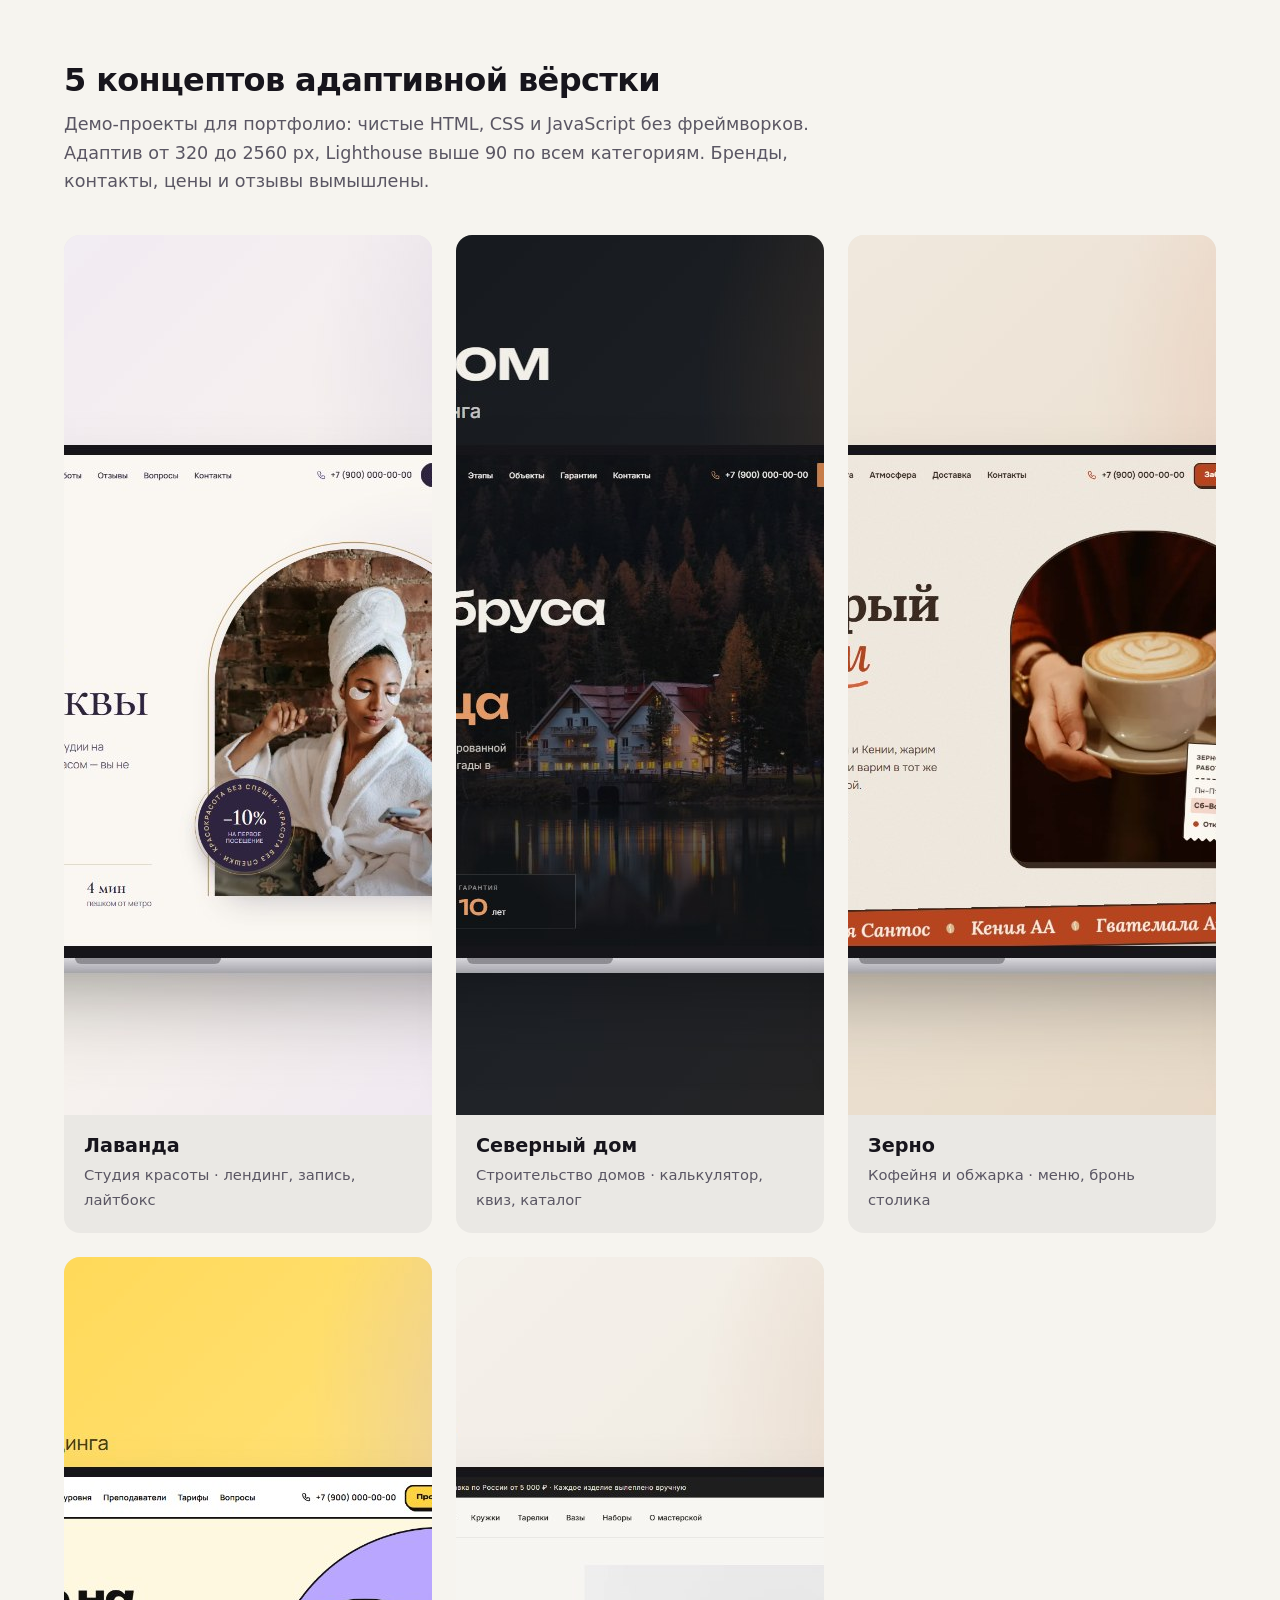
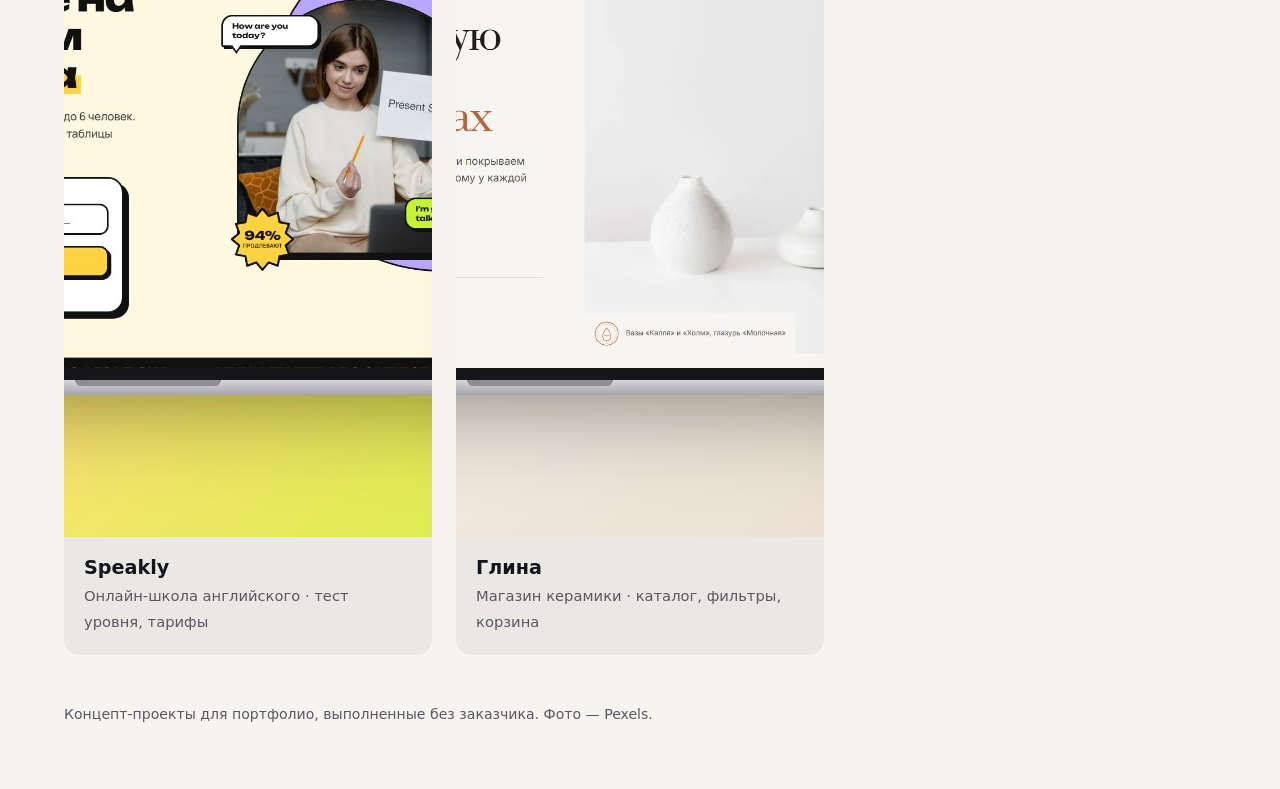
==== index.html @ 6f5f98d9 "Концепты адаптивной вёрстки: 5 демо-проектов Co-Authored-By: Claude Sonnet 5.5 <noreply@anthropic.co" ====
<!doctype html>
<html lang="ru">
<head>
<meta charset="utf-8">
<meta name="viewport" content="width=device-width, initial-scale=1">
<title>Концепты адаптивной вёрстки — 5 демо-проектов</title>
<meta name="description" content="Пять концептов адаптивной вёрстки на чистых HTML, CSS и JS: лендинги, калькулятор, квиз, каталог и корзина. Все бренды вымышлены.">
<style>
:root{--bg:#f6f4ef;--ink:#17151c;--mut:#5a5663}
@media(prefers-color-scheme:dark){:root{--bg:#17151c;--ink:#f3f0ea;--mut:#b4afbf}}
*{box-sizing:border-box;margin:0}
body{background:var(--bg);color:var(--ink);font:400 1rem/1.6 system-ui,-apple-system,"Segoe UI",Roboto,Arial,sans-serif;padding:clamp(1.25rem,5vw,4rem)}
main{max-width:1200px;margin:auto}
h1{font-size:clamp(2rem,1rem+4vw,3.6rem);line-height:1.05;letter-spacing:-.02em;margin-bottom:.8rem}
.lead{color:var(--mut);max-width:44em;margin-bottom:2.5rem;font-size:1.1rem}
ul{list-style:none;padding:0;display:grid;gap:1.5rem;grid-template-columns:repeat(auto-fill,minmax(min(100%,340px),1fr))}
a.card{display:block;text-decoration:none;color:inherit;border-radius:16px;overflow:hidden;background:rgba(127,127,127,.1);transition:transform .3s}
a.card:hover{transform:translateY(-4px)}
a.card:focus-visible{outline:3px solid currentColor;outline-offset:3px}
.card img{width:100%;aspect-ratio:3/2;object-fit:cover;display:block}
.card div{padding:1rem 1.25rem 1.25rem}
.card b{display:block;font-size:1.2rem}.card span{color:var(--mut);font-size:.92rem}
footer{margin-top:3rem;color:var(--mut);font-size:.88rem}
</style>
</head>
<body>
<main>
<h1>5 концептов адаптивной вёрстки</h1>
<p class="lead">Демо-проекты для портфолио: чистые HTML, CSS и JavaScript без фреймворков. Адаптив от 320 до 2560 px, Lighthouse выше 90 по всем категориям. Бренды, контакты, цены и отзывы вымышлены.</p>
<ul>
<li><a class="card" href="01-lavanda/"><img src="covers/01.jpg" width="1320" height="880" alt="Лаванда: ноутбук и телефон с первым экраном" loading="lazy"><div><b>Лаванда</b><span>Студия красоты · лендинг, запись, лайтбокс</span></div></a></li>
<li><a class="card" href="02-severny-dom/"><img src="covers/02.jpg" width="1320" height="880" alt="Северный дом: ноутбук и телефон с первым экраном" loading="lazy"><div><b>Северный дом</b><span>Строительство домов · калькулятор, квиз, каталог</span></div></a></li>
<li><a class="card" href="03-zerno/"><img src="covers/03.jpg" width="1320" height="880" alt="Зерно: ноутбук и телефон с первым экраном" loading="lazy"><div><b>Зерно</b><span>Кофейня и обжарка · меню, бронь столика</span></div></a></li>
<li><a class="card" href="04-speakly/"><img src="covers/04.jpg" width="1320" height="880" alt="Speakly: ноутбук и телефон с первым экраном" loading="lazy"><div><b>Speakly</b><span>Онлайн-школа английского · тест уровня, тарифы</span></div></a></li>
<li><a class="card" href="05-glina/"><img src="covers/05.jpg" width="1320" height="880" alt="Глина: ноутбук и телефон с первым экраном" loading="lazy"><div><b>Глина</b><span>Магазин керамики · каталог, фильтры, корзина</span></div></a></li>
</ul>
<footer>Концепт-проекты для портфолио, выполненные без заказчика. Фото — Pexels.</footer>
</main>
</body>
</html>
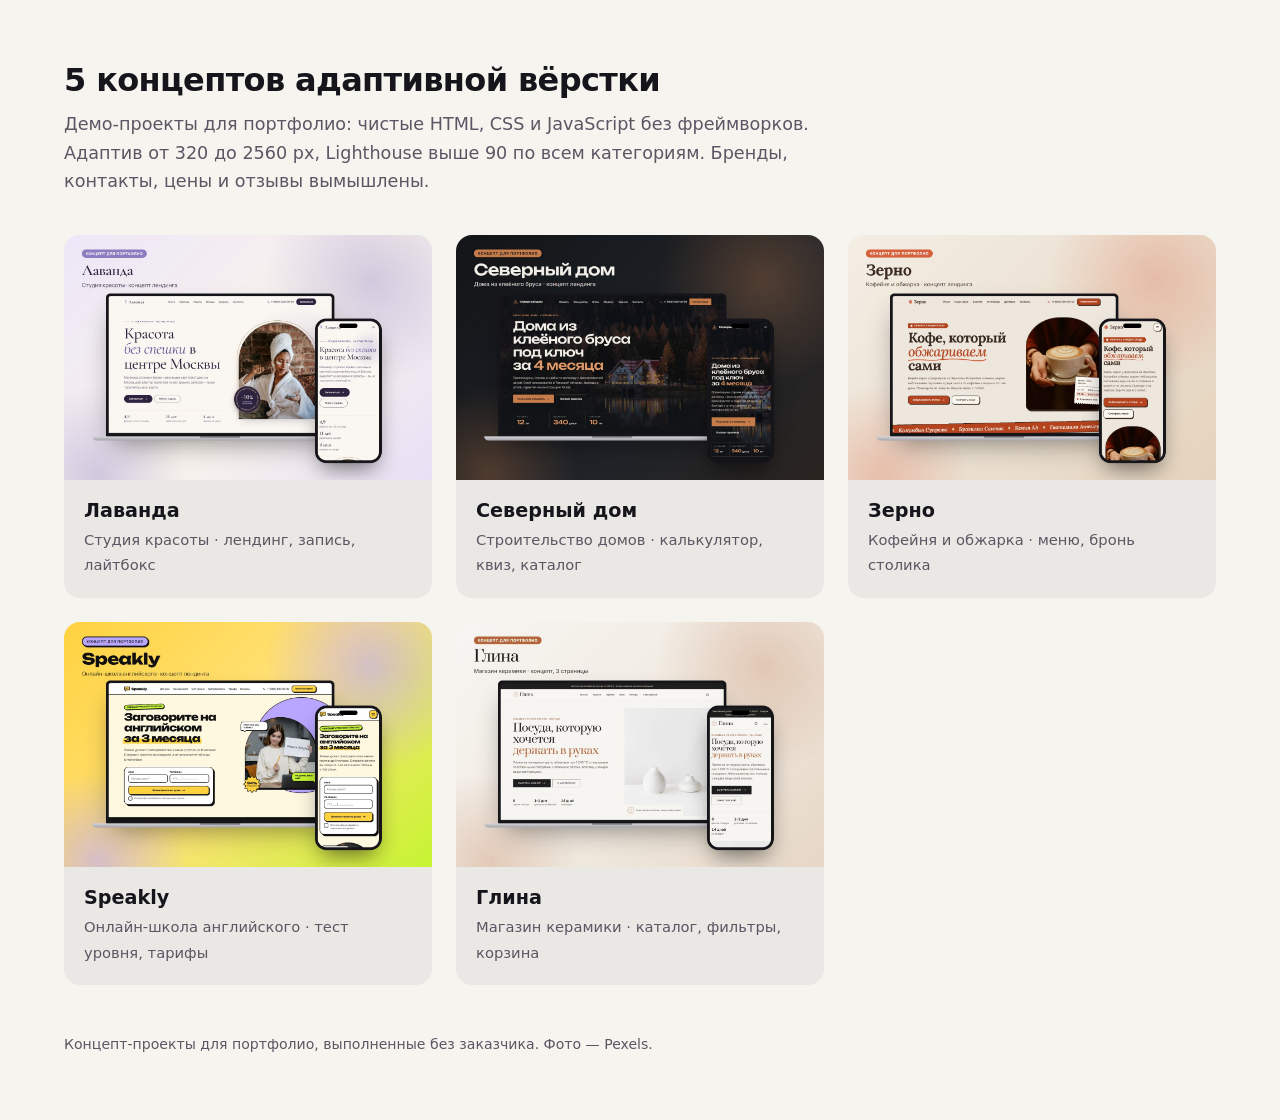
==== commit 654773f2: "Витрина: горизонтальные карточки проектов Co-Authored-By: Claude Sonnet 5.5 <noreply@anthropic.com>" ====
--- a/index.html
+++ b/index.html
@@ -17,7 +17,7 @@
 a.card{display:block;text-decoration:none;color:inherit;border-radius:16px;overflow:hidden;background:rgba(127,127,127,.1);transition:transform .3s}
 a.card:hover{transform:translateY(-4px)}
 a.card:focus-visible{outline:3px solid currentColor;outline-offset:3px}
-.card img{width:100%;aspect-ratio:3/2;object-fit:cover;display:block}
+.card img{width:100%;height:auto;aspect-ratio:3/2;object-fit:cover;display:block}
 .card div{padding:1rem 1.25rem 1.25rem}
 .card b{display:block;font-size:1.2rem}.card span{color:var(--mut);font-size:.92rem}
 footer{margin-top:3rem;color:var(--mut);font-size:.88rem}
